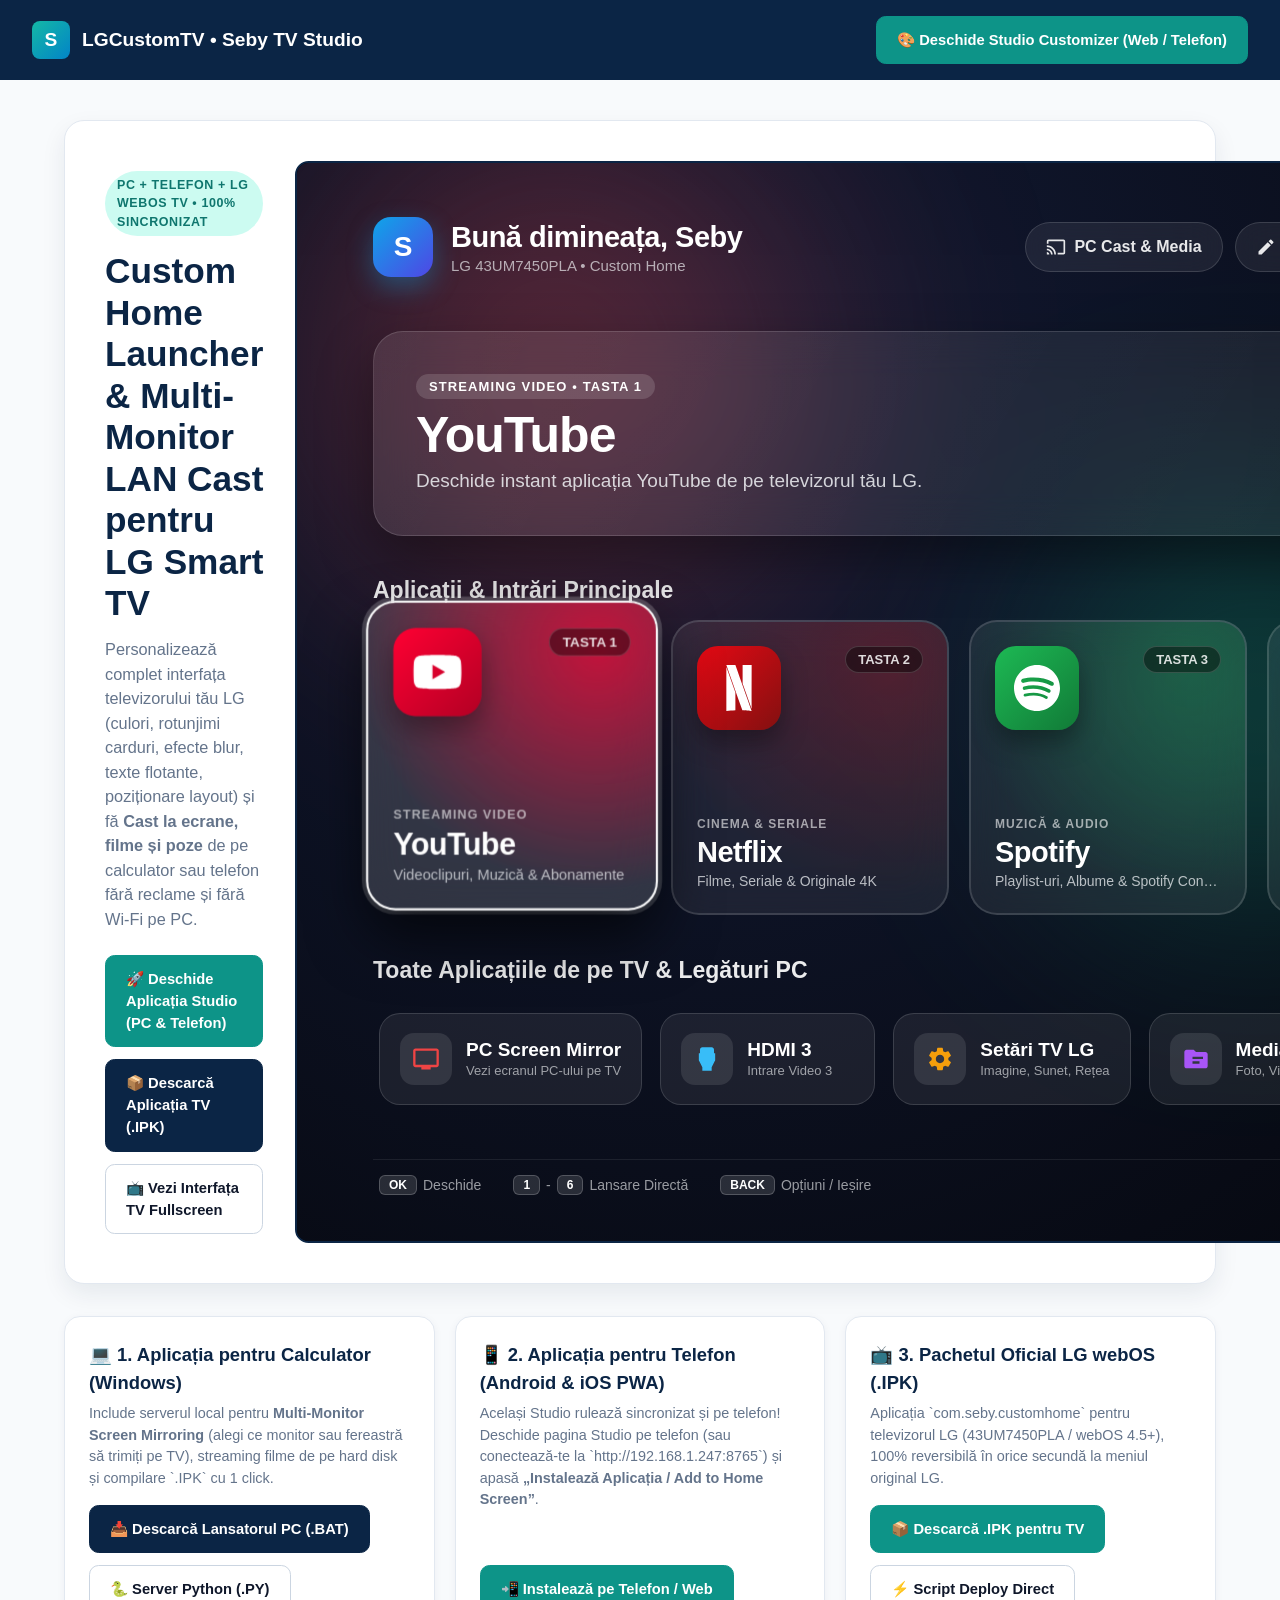
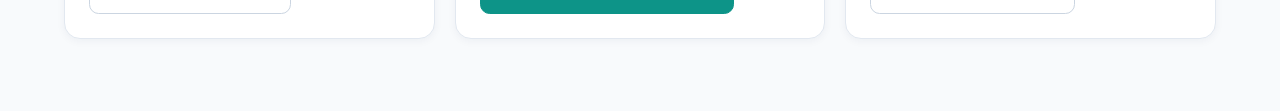
==== index.html @ 62aa870a "Seby TV Studio (PC & Phone PWA) + Full Layout/Style Engine + Multi-Monitor LAN Cast" ====
<!DOCTYPE html>
<html lang="ro">
<head>
  <meta charset="UTF-8" />
  <meta name="viewport" content="width=device-width, initial-scale=1.0" />
  <meta name="theme-color" content="#0b2545" />
  <link rel="manifest" href="seby-tv-home/manifest.webmanifest" />
  <link rel="icon" type="image/png" href="seby-tv-home/largeIcon.png" />
  <title>LGCustomTV &bull; Seby TV Studio (PC, Telefon &amp; LG webOS TV)</title>
  <style>
    :root {
      --navy: #0b2545;
      --teal: #0d9488;
      --teal-dark: #0f766e;
      --bg: #f8fafc;
      --surface: #ffffff;
      --muted: #f1f5f9;
      --border: #e2e8f0;
      --text: #0f172a;
      --text-muted: #64748b;
      --font: "Aptos", "Segoe UI Variable", -apple-system, BlinkMacSystemFont, "Segoe UI", sans-serif;
    }
    * { box-sizing: border-box; margin: 0; padding: 0; }
    body {
      background: var(--bg);
      color: var(--text);
      font-family: var(--font);
      line-height: 1.5;
    }
    .navbar {
      background: var(--navy);
      color: #fff;
      padding: 1rem 2rem;
      display: flex;
      align-items: center;
      justify-content: space-between;
      flex-wrap: wrap;
      gap: 1rem;
    }
    .nav-brand { display: flex; align-items: center; gap: 0.75rem; font-weight: 800; font-size: 1.2rem; }
    .nav-badge {
      width: 38px; height: 38px; border-radius: 0.5rem;
      background: linear-gradient(135deg, #14b8a6, #0284c7);
      display: flex; align-items: center; justify-content: center;
    }
    .container { max-width: 1200px; margin: 0 auto; padding: 2.5rem 1.5rem; }
    .hero-card {
      background: var(--surface);
      border: 1px solid var(--border);
      border-radius: 1.25rem;
      padding: 2.5rem;
      box-shadow: 0 10px 25px rgba(11, 37, 69, 0.08);
      margin-bottom: 2rem;
      display: grid;
      grid-template-columns: 1.15fr 0.85fr;
      gap: 2rem;
      align-items: center;
    }
    @media (max-width: 860px) {
      .hero-card { grid-template-columns: 1fr; padding: 1.5rem; }
    }
    .tag {
      display: inline-block;
      padding: 0.3rem 0.75rem;
      border-radius: 999px;
      background: #ccfbf1;
      color: var(--teal-dark);
      font-size: 0.78rem;
      font-weight: 700;
      text-transform: uppercase;
      letter-spacing: 0.6px;
      margin-bottom: 0.85rem;
    }
    h1 { font-size: 2.2rem; color: var(--navy); line-height: 1.18; margin-bottom: 0.85rem; }
    .lead { font-size: 1.02rem; color: var(--text-muted); margin-bottom: 1.5rem; }
    .btn-row { display: flex; flex-wrap: wrap; gap: 0.75rem; }
    .btn {
      display: inline-flex; align-items: center; gap: 0.5rem;
      padding: 0.75rem 1.25rem;
      border-radius: 0.6rem;
      border: 1px solid #cbd5e1;
      background: var(--surface);
      color: var(--text);
      font-weight: 700;
      font-size: 0.92rem;
      text-decoration: none;
      cursor: pointer;
      transition: all 0.15s ease;
    }
    .btn:hover { background: var(--muted); }
    .btn-primary { background: var(--teal); border-color: var(--teal); color: #fff; }
    .btn-primary:hover { background: var(--teal-dark); }
    .btn-navy { background: var(--navy); border-color: var(--navy); color: #fff; }
    .btn-navy:hover { background: #133863; }

    .grid-3 {
      display: grid;
      grid-template-columns: repeat(auto-fit, minmax(310px, 1fr));
      gap: 1.25rem;
      margin-bottom: 2rem;
    }
    .feature-card {
      background: var(--surface);
      border: 1px solid var(--border);
      border-radius: 1rem;
      padding: 1.5rem;
      box-shadow: 0 2px 8px rgba(11, 37, 69, 0.05);
      display: flex;
      flex-direction: column;
      justify-content: space-between;
      gap: 1rem;
    }
    .feature-card h3 { font-size: 1.15rem; color: var(--navy); margin-bottom: 0.4rem; }
    .feature-card p { font-size: 0.9rem; color: var(--text-muted); }

    .preview-box {
      width: 100%;
      aspect-ratio: 16 / 9;
      border-radius: 0.85rem;
      overflow: hidden;
      border: 2px solid var(--navy);
      background: #06080f;
      position: relative;
    }
    .preview-box iframe {
      width: 1920px;
      height: 1080px;
      border: 0;
      transform-origin: 0 0;
    }
  </style>
</head>
<body>
  <nav class="navbar">
    <div class="nav-brand">
      <div class="nav-badge">S</div>
      <span>LGCustomTV &bull; Seby TV Studio</span>
    </div>
    <div style="display:flex; gap:0.65rem;">
      <a class="btn btn-primary" href="seby-tv-home/studio_ui.html">🎨 Deschide Studio Customizer (Web / Telefon)</a>
    </div>
  </nav>

  <div class="container">
    <div class="hero-card">
      <div>
        <span class="tag">PC + TELEFON + LG WEBOS TV &bull; 100% SINCRONIZAT</span>
        <h1>Custom Home Launcher &amp; Multi-Monitor LAN Cast pentru LG Smart TV</h1>
        <p class="lead">
          Personalizează complet interfața televizorului tău LG (culori, rotunjimi carduri, efecte blur, texte flotante, poziționare layout) și fă <strong>Cast la ecrane, filme și poze</strong> de pe calculator sau telefon fără reclame și fără Wi-Fi pe PC.
        </p>
        <div class="btn-row">
          <a class="btn btn-primary" href="seby-tv-home/studio_ui.html">🚀 Deschide Aplicația Studio (PC &amp; Telefon)</a>
          <a class="btn btn-navy" href="seby-tv-home/com.seby.customhome_1.0.0_all.ipk" download>📦 Descarcă Aplicația TV (.IPK)</a>
          <a class="btn" href="seby-tv-home/index.html" target="_blank">📺 Vezi Interfața TV Fullscreen</a>
        </div>
      </div>

      <div>
        <div class="preview-box" id="heroPreviewWrap">
          <iframe id="heroPreviewIframe" src="seby-tv-home/index.html"></iframe>
        </div>
      </div>
    </div>

    <div class="grid-3">
      <div class="feature-card">
        <div>
          <h3>💻 1. Aplicația pentru Calculator (Windows)</h3>
          <p>
            Include serverul local pentru <strong>Multi-Monitor Screen Mirroring</strong> (alegi ce monitor sau fereastră să trimiți pe TV), streaming filme de pe hard disk și compilare `.IPK` cu 1 click.
          </p>
        </div>
        <div class="btn-row">
          <a class="btn btn-navy" href="seby-tv-home/Porneste_Seby_TV_Studio.bat" download>📥 Descarcă Lansatorul PC (.BAT)</a>
          <a class="btn" href="seby-tv-home/seby_tv_studio.py" download>🐍 Server Python (.PY)</a>
        </div>
      </div>

      <div class="feature-card">
        <div>
          <h3>📱 2. Aplicația pentru Telefon (Android &amp; iOS PWA)</h3>
          <p>
            Același Studio rulează sincronizat și pe telefon! Deschide pagina Studio pe telefon (sau conectează-te la `http://192.168.1.247:8765`) și apasă <strong>„Instalează Aplicația / Add to Home Screen”</strong>.
          </p>
        </div>
        <div class="btn-row">
          <a class="btn btn-primary" href="seby-tv-home/studio_ui.html">📲 Instalează pe Telefon / Web</a>
        </div>
      </div>

      <div class="feature-card">
        <div>
          <h3>📺 3. Pachetul Oficial LG webOS (.IPK)</h3>
          <p>
            Aplicația `com.seby.customhome` pentru televizorul LG (43UM7450PLA / webOS 4.5+), 100% reversibilă în orice secundă la meniul original LG.
          </p>
        </div>
        <div class="btn-row">
          <a class="btn btn-primary" href="seby-tv-home/com.seby.customhome_1.0.0_all.ipk" download>📦 Descarcă .IPK pentru TV</a>
          <a class="btn" href="seby-tv-home/deploy_to_tv.py" download>⚡ Script Deploy Direct</a>
        </div>
      </div>
    </div>
  </div>

  <script>
    function scaleHeroPreview() {
      var wrap = document.getElementById("heroPreviewWrap");
      var iframe = document.getElementById("heroPreviewIframe");
      if (!wrap || !iframe) return;
      iframe.style.transform = "scale(" + (wrap.clientWidth / 1920) + ")";
    }
    window.addEventListener("resize", scaleHeroPreview);
    window.addEventListener("DOMContentLoaded", scaleHeroPreview);
  </script>
</body>
</html>
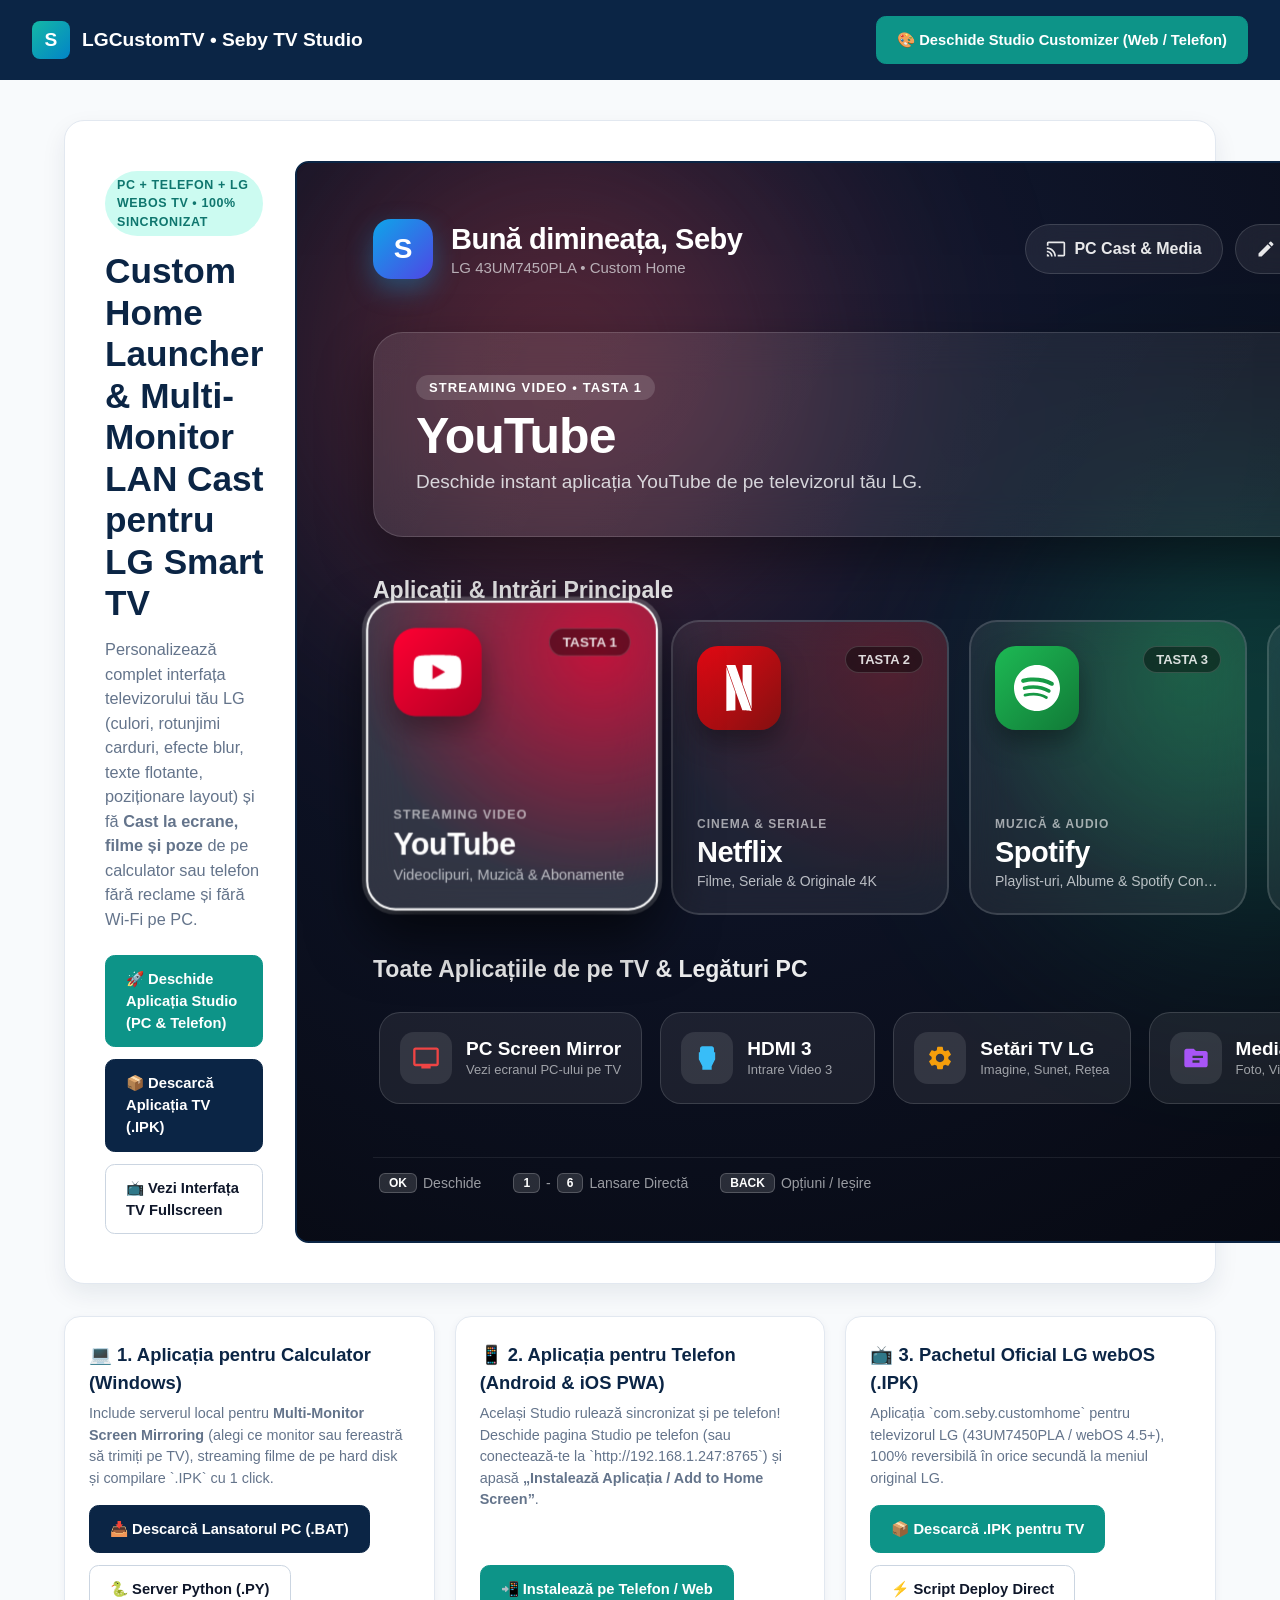
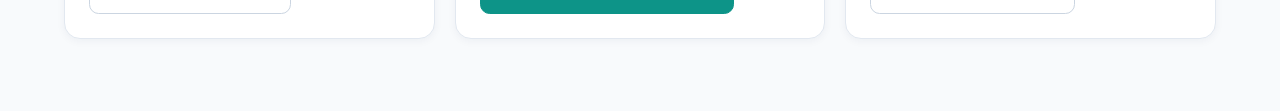
==== commit cf727a5e: "Add High-FPS Turbo WebSocket Screen Cast Relay (28 FPS)" ====
--- a/index.html
+++ b/index.html
@@ -216,3 +216,4 @@
   </script>
 </body>
 </html>
+
